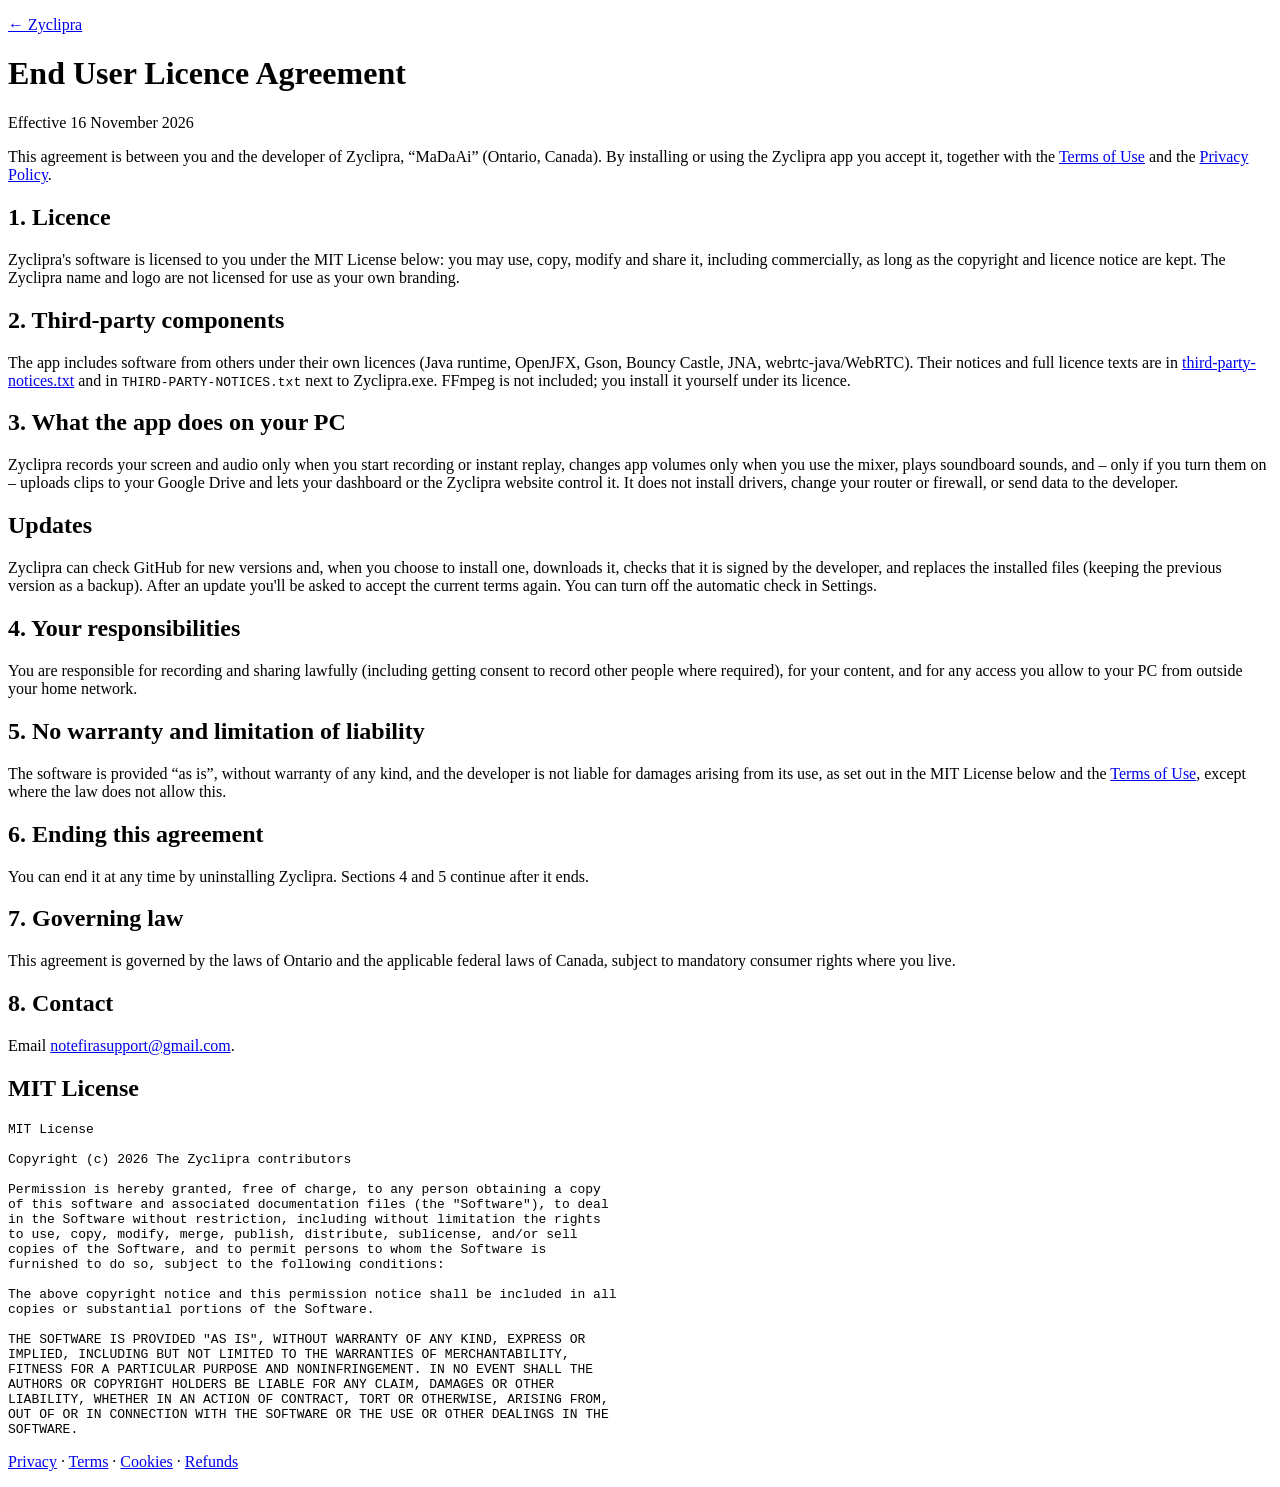
==== eula.html @ 93504a60 "Legal pages: in-app updates and terms acceptance (effective 16 November 2026)" ====
<!doctype html>
<html lang="en">
<head>
  <meta charset="utf-8">
  <meta name="viewport" content="width=device-width, initial-scale=1, viewport-fit=cover">
  <meta name="referrer" content="no-referrer">
  <meta http-equiv="Content-Security-Policy" content="default-src 'none'; style-src 'self'; img-src 'self'; base-uri 'none'; form-action 'none'">
  <title>End User Licence Agreement – Zyclipra</title>
  <link rel="icon" type="image/png" href="icon.png">
  <link rel="stylesheet" href="style.css?v=6">
  <link rel="stylesheet" href="site.css?v=6">
</head>
<body>
<main class="legal">
  <p><a href="./">← Zyclipra</a></p>
  <h1>End User Licence Agreement</h1>
  <p class="muted">Effective 16 November 2026</p>
  <p>This agreement is between you and the developer of Zyclipra, “MaDaAi” (Ontario, Canada). By installing or using the Zyclipra app you accept it, together with the
    <a href="terms.html">Terms of Use</a> and the <a href="privacy.html">Privacy Policy</a>.</p>

  <h2>1. Licence</h2>
  <p>Zyclipra's software is licensed to you under the MIT License below: you may use, copy, modify and share it, including commercially, as long as the copyright and
    licence notice are kept. The Zyclipra name and logo are not licensed for use as your own branding.</p>

  <h2>2. Third-party components</h2>
  <p>The app includes software from others under their own licences (Java runtime, OpenJFX, Gson, Bouncy Castle, JNA, webrtc-java/WebRTC). Their notices and full licence
    texts are in <a href="third-party-notices.txt">third-party-notices.txt</a> and in <code>THIRD-PARTY-NOTICES.txt</code> next to Zyclipra.exe. FFmpeg is not included;
    you install it yourself under its licence.</p>

  <h2>3. What the app does on your PC</h2>
  <p>Zyclipra records your screen and audio only when you start recording or instant replay, changes app volumes only when you use the mixer, plays soundboard sounds,
    and – only if you turn them on – uploads clips to your Google Drive and lets your dashboard or the Zyclipra website control it. It does not install drivers, change
    your router or firewall, or send data to the developer.</p>

  <h2>Updates</h2>
  <p>Zyclipra can check GitHub for new versions and, when you choose to install one, downloads it, checks that it is signed by the developer, and replaces the
    installed files (keeping the previous version as a backup). After an update you'll be asked to accept the current terms again. You can turn off the
    automatic check in Settings.</p>

  <h2>4. Your responsibilities</h2>
  <p>You are responsible for recording and sharing lawfully (including getting consent to record other people where required), for your content, and for any access you
    allow to your PC from outside your home network.</p>

  <h2>5. No warranty and limitation of liability</h2>
  <p>The software is provided “as is”, without warranty of any kind, and the developer is not liable for damages arising from its use, as set out in the MIT License below
    and the <a href="terms.html">Terms of Use</a>, except where the law does not allow this.</p>

  <h2>6. Ending this agreement</h2>
  <p>You can end it at any time by uninstalling Zyclipra. Sections 4 and 5 continue after it ends.</p>

  <h2>7. Governing law</h2>
  <p>This agreement is governed by the laws of Ontario and the applicable federal laws of Canada, subject to mandatory consumer rights where you live.</p>

  <h2>8. Contact</h2>
  <p>Email <a href="mailto:notefirasupport@gmail.com">notefirasupport@gmail.com</a>.</p>

  <h2>MIT License</h2>
  <pre class="licence">MIT License

Copyright (c) 2026 The Zyclipra contributors

Permission is hereby granted, free of charge, to any person obtaining a copy
of this software and associated documentation files (the "Software"), to deal
in the Software without restriction, including without limitation the rights
to use, copy, modify, merge, publish, distribute, sublicense, and/or sell
copies of the Software, and to permit persons to whom the Software is
furnished to do so, subject to the following conditions:

The above copyright notice and this permission notice shall be included in all
copies or substantial portions of the Software.

THE SOFTWARE IS PROVIDED "AS IS", WITHOUT WARRANTY OF ANY KIND, EXPRESS OR
IMPLIED, INCLUDING BUT NOT LIMITED TO THE WARRANTIES OF MERCHANTABILITY,
FITNESS FOR A PARTICULAR PURPOSE AND NONINFRINGEMENT. IN NO EVENT SHALL THE
AUTHORS OR COPYRIGHT HOLDERS BE LIABLE FOR ANY CLAIM, DAMAGES OR OTHER
LIABILITY, WHETHER IN AN ACTION OF CONTRACT, TORT OR OTHERWISE, ARISING FROM,
OUT OF OR IN CONNECTION WITH THE SOFTWARE OR THE USE OR OTHER DEALINGS IN THE
SOFTWARE.</pre>

  <p class="muted small"><a href="privacy.html">Privacy</a> · <a href="terms.html">Terms</a> · <a href="cookies.html">Cookies</a> · <a href="refunds.html">Refunds</a></p>
</main>
</body>
</html>
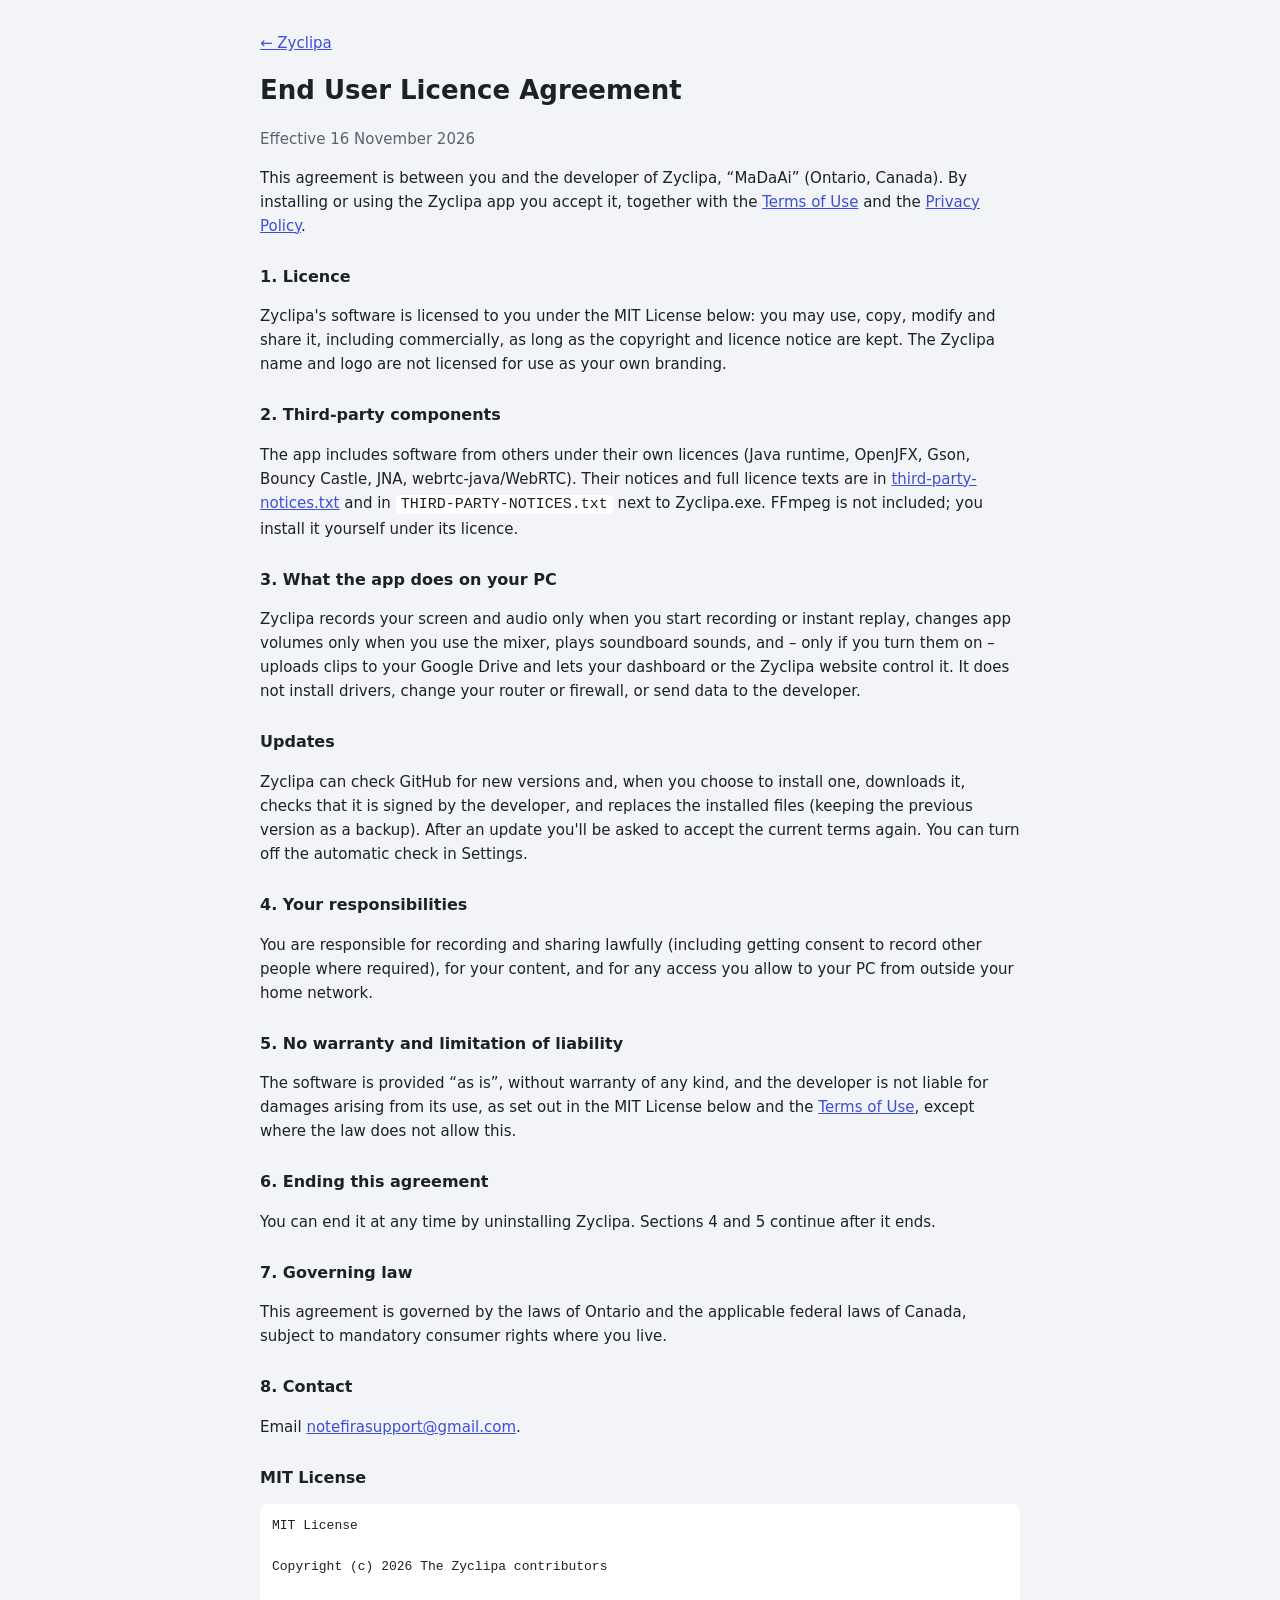
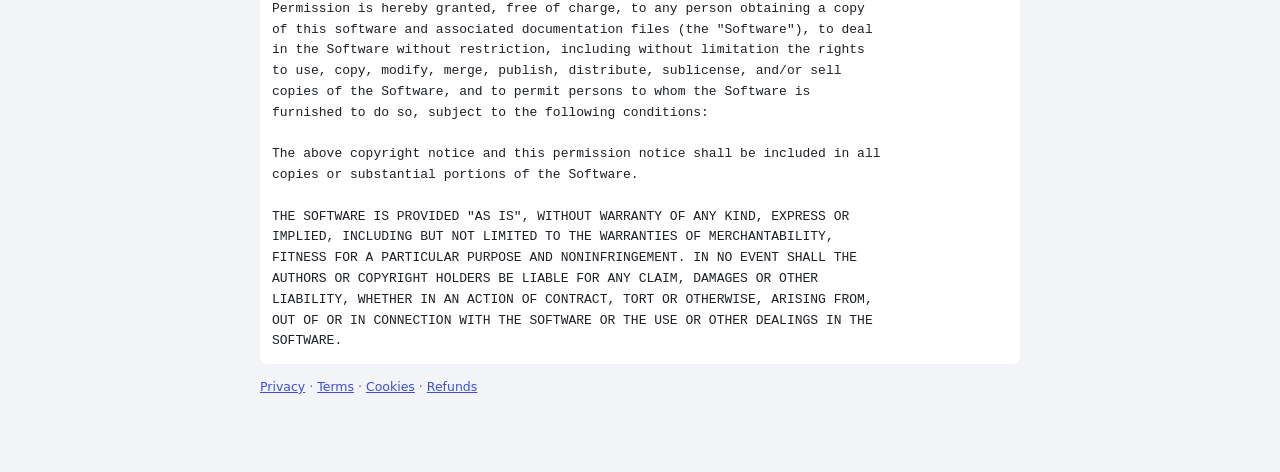
==== commit e0342517: "Zyclipa: rename, light mode, calmer design without emoji, appearance setting" ====
--- a/eula.html
+++ b/eula.html
@@ -5,35 +5,35 @@
   <meta name="viewport" content="width=device-width, initial-scale=1, viewport-fit=cover">
   <meta name="referrer" content="no-referrer">
   <meta http-equiv="Content-Security-Policy" content="default-src 'none'; style-src 'self'; img-src 'self'; base-uri 'none'; form-action 'none'">
-  <title>End User Licence Agreement – Zyclipra</title>
+  <title>End User Licence Agreement – Zyclipa</title>
   <link rel="icon" type="image/png" href="icon.png">
   <link rel="stylesheet" href="style.css?v=6">
   <link rel="stylesheet" href="site.css?v=6">
 </head>
 <body>
 <main class="legal">
-  <p><a href="./">← Zyclipra</a></p>
+  <p><a href="./">← Zyclipa</a></p>
   <h1>End User Licence Agreement</h1>
   <p class="muted">Effective 16 November 2026</p>
-  <p>This agreement is between you and the developer of Zyclipra, “MaDaAi” (Ontario, Canada). By installing or using the Zyclipra app you accept it, together with the
+  <p>This agreement is between you and the developer of Zyclipa, “MaDaAi” (Ontario, Canada). By installing or using the Zyclipa app you accept it, together with the
     <a href="terms.html">Terms of Use</a> and the <a href="privacy.html">Privacy Policy</a>.</p>
 
   <h2>1. Licence</h2>
-  <p>Zyclipra's software is licensed to you under the MIT License below: you may use, copy, modify and share it, including commercially, as long as the copyright and
-    licence notice are kept. The Zyclipra name and logo are not licensed for use as your own branding.</p>
+  <p>Zyclipa's software is licensed to you under the MIT License below: you may use, copy, modify and share it, including commercially, as long as the copyright and
+    licence notice are kept. The Zyclipa name and logo are not licensed for use as your own branding.</p>
 
   <h2>2. Third-party components</h2>
   <p>The app includes software from others under their own licences (Java runtime, OpenJFX, Gson, Bouncy Castle, JNA, webrtc-java/WebRTC). Their notices and full licence
-    texts are in <a href="third-party-notices.txt">third-party-notices.txt</a> and in <code>THIRD-PARTY-NOTICES.txt</code> next to Zyclipra.exe. FFmpeg is not included;
+    texts are in <a href="third-party-notices.txt">third-party-notices.txt</a> and in <code>THIRD-PARTY-NOTICES.txt</code> next to Zyclipa.exe. FFmpeg is not included;
     you install it yourself under its licence.</p>
 
   <h2>3. What the app does on your PC</h2>
-  <p>Zyclipra records your screen and audio only when you start recording or instant replay, changes app volumes only when you use the mixer, plays soundboard sounds,
-    and – only if you turn them on – uploads clips to your Google Drive and lets your dashboard or the Zyclipra website control it. It does not install drivers, change
+  <p>Zyclipa records your screen and audio only when you start recording or instant replay, changes app volumes only when you use the mixer, plays soundboard sounds,
+    and – only if you turn them on – uploads clips to your Google Drive and lets your dashboard or the Zyclipa website control it. It does not install drivers, change
     your router or firewall, or send data to the developer.</p>
 
   <h2>Updates</h2>
-  <p>Zyclipra can check GitHub for new versions and, when you choose to install one, downloads it, checks that it is signed by the developer, and replaces the
+  <p>Zyclipa can check GitHub for new versions and, when you choose to install one, downloads it, checks that it is signed by the developer, and replaces the
     installed files (keeping the previous version as a backup). After an update you'll be asked to accept the current terms again. You can turn off the
     automatic check in Settings.</p>
 
@@ -46,7 +46,7 @@
     and the <a href="terms.html">Terms of Use</a>, except where the law does not allow this.</p>
 
   <h2>6. Ending this agreement</h2>
-  <p>You can end it at any time by uninstalling Zyclipra. Sections 4 and 5 continue after it ends.</p>
+  <p>You can end it at any time by uninstalling Zyclipa. Sections 4 and 5 continue after it ends.</p>
 
   <h2>7. Governing law</h2>
   <p>This agreement is governed by the laws of Ontario and the applicable federal laws of Canada, subject to mandatory consumer rights where you live.</p>
@@ -57,7 +57,7 @@
   <h2>MIT License</h2>
   <pre class="licence">MIT License
 
-Copyright (c) 2026 The Zyclipra contributors
+Copyright (c) 2026 The Zyclipa contributors
 
 Permission is hereby granted, free of charge, to any person obtaining a copy
 of this software and associated documentation files (the "Software"), to deal
--- a/style.css
+++ b/style.css
@@ -0,0 +1,208 @@
+/* Zyclipa dashboard – same slate palette as the desktop app, built phone-first. */
+:root { color-scheme: dark; --accent: #5B6CF9; --bg: #1E2228; --card: #2B3039; --card2: #343A45; --well: #20242B; --line: #363C47; --text: #E6E8EC; --muted: #A8AFBA;
+        --danger: #F04452; --danger-text: #FF7580; --danger-strong: #C82434; --accent-strong: #4C5CE6; --ok: #2BD9A0; --warn: #F5A524; --amp: #F5A524;
+        --field-line: #4A505C; --switch-off: #4A505C; --knob: #E8EAF0; --track: #1B1F25; --thumb-bg: #14171C; --tick: #6A7180; --link: #9AA6FF;
+        --overlay: rgba(18, 20, 25, .85); --mute-bg: #4a1b22; --mute-text: #ffd5da; }
+/* Light theme: follows the device unless the person picked one in Settings (data-theme on <html>). */
+:root[data-theme="light"] { color-scheme: light; --bg: #F3F4F7; --card: #FFFFFF; --card2: #E9EBF0; --well: #F7F8FA; --line: #D8DCE3; --text: #1C2027; --muted: #5B6270;
+        --danger: #D02A38; --danger-text: #B3202D; --danger-strong: #C82434; --accent-strong: #4C5CE6; --ok: #0B7A56; --warn: #8A5A0B; --amp: #A84F00;
+        --field-line: #C3C8D1; --switch-off: #C3C8D1; --knob: #FFFFFF; --track: #DDE1E7; --thumb-bg: #E3E6EB; --tick: #9AA0AB; --link: #3D4FD6;
+        --overlay: rgba(255, 255, 255, .9); --mute-bg: #FBE3E6; --mute-text: #8E1B27; }
+@media (prefers-color-scheme: light) { :root:not([data-theme="dark"]) { color-scheme: light; --bg: #F3F4F7; --card: #FFFFFF; --card2: #E9EBF0; --well: #F7F8FA; --line: #D8DCE3; --text: #1C2027; --muted: #5B6270;
+        --danger: #D02A38; --danger-text: #B3202D; --danger-strong: #C82434; --accent-strong: #4C5CE6; --ok: #0B7A56; --warn: #8A5A0B; --amp: #A84F00;
+        --field-line: #C3C8D1; --switch-off: #C3C8D1; --knob: #FFFFFF; --track: #DDE1E7; --thumb-bg: #E3E6EB; --tick: #9AA0AB; --link: #3D4FD6;
+        --overlay: rgba(255, 255, 255, .9); --mute-bg: #FBE3E6; --mute-text: #8E1B27; } }
+* { box-sizing: border-box; }
+[hidden] { display: none !important; }
+html { -webkit-text-size-adjust: 100%; }
+body { margin: 0; background: var(--bg); color: var(--text); font: 15px/1.45 "Segoe UI", system-ui, -apple-system, sans-serif;
+       padding: 0 max(12px, env(safe-area-inset-right)) calc(24px + env(safe-area-inset-bottom)) max(12px, env(safe-area-inset-left)); overflow-x: hidden; }
+.grow { flex: 1; }
+.muted { color: var(--muted); }
+.small { font-size: 12.5px; }
+.center { text-align: center; }
+.caps { text-transform: uppercase; letter-spacing: .3px; }
+.error-text { color: var(--danger-text); }
+.ok-text { color: var(--ok); }
+.warn-text { color: var(--warn); }
+h2 { font-size: 16px; margin: 0 0 6px; }
+h3 { font-size: 14px; margin: 16px 0 6px; }
+
+/* header + navigation */
+.top { position: sticky; top: 0; z-index: 5; background: var(--bg); display: flex; flex-wrap: wrap; align-items: center; gap: 8px 10px;
+       padding: calc(10px + env(safe-area-inset-top)) 0 8px; border-bottom: 1px solid var(--line); margin-bottom: 12px; max-width: 1200px; margin-inline: auto; }
+.brand { font-weight: 700; font-size: 17px; }
+.conn { display: inline-flex; align-items: center; gap: 6px; font-size: 12.5px; color: var(--muted); background: var(--card); padding: 3px 9px; border-radius: 999px; }
+.conn-dot { width: 8px; height: 8px; border-radius: 50%; background: var(--muted); }
+.conn-online .conn-dot { background: var(--ok); }
+.conn-interrupted .conn-dot, .conn-signin .conn-dot { background: var(--danger); }
+.conn-connecting .conn-dot { background: var(--warn); }
+.tabs { display: flex; gap: 4px; width: 100%; }
+.tab { flex: 1; background: transparent; border: none; color: var(--muted); font-weight: 600; font-size: 14px; padding: 9px 4px; border-radius: 6px; min-height: 40px; }
+.tab.on { background: var(--accent-strong); color: #fff; }
+@media (min-width: 760px) { .tabs { max-width: 1200px; margin: -4px auto 12px; } .tab { flex: none; padding: 8px 14px; } }
+/* Phones: the sections become a bottom bar above the home indicator. */
+@media (max-width: 759px) {
+  .tabs { position: fixed; left: 0; right: 0; bottom: 0; top: auto; height: auto; align-items: center; z-index: 6; background: var(--bg); border-top: 1px solid var(--line);
+          padding: 6px max(8px, env(safe-area-inset-right)) calc(6px + env(safe-area-inset-bottom)) max(8px, env(safe-area-inset-left)); }
+  .tabs[hidden] { display: none; }
+  body:has(#nav:not([hidden])) { padding-bottom: calc(76px + env(safe-area-inset-bottom)); }
+  body:has(#nav:not([hidden])) .toast { bottom: calc(70px + env(safe-area-inset-bottom)); }
+}
+
+main.view, #login { max-width: 1200px; margin: 0 auto; }
+#login { margin-top: 30px; }
+.narrow { max-width: 420px !important; }
+.card { background: var(--card); border-radius: 8px; padding: 14px 16px; margin-bottom: 12px; }
+.row { display: flex; gap: 8px; align-items: center; }
+.row.wrap { flex-wrap: wrap; }
+.between { justify-content: space-between; }
+.stack { display: flex; flex-direction: column; gap: 10px; }
+
+button, .button { background: var(--card2); color: var(--text); border: 1px solid transparent; border-radius: 6px; padding: 9px 14px; font: inherit;
+                  cursor: pointer; text-decoration: none; display: inline-flex; align-items: center; justify-content: center; gap: 6px; min-height: 40px;
+                  touch-action: manipulation; -webkit-tap-highlight-color: transparent; }
+button:hover, .button:hover { filter: brightness(1.12); }
+button:disabled { opacity: .45; cursor: default; filter: none; }
+button:focus-visible, input:focus-visible, select:focus-visible, .button:focus-visible { outline: 2px solid var(--accent); outline-offset: 2px; }
+button.busy { opacity: .7; }
+.primary { background: var(--accent-strong); color: #fff; font-weight: 600; }
+.danger { background: var(--danger-strong); color: #fff; font-weight: 600; }
+.ghost { background: transparent; white-space: nowrap; }
+.big { min-height: 48px; font-size: 16px; }
+input, select { background: var(--well); color: var(--text); border: 1px solid var(--field-line); border-radius: 6px; padding: 9px 10px; font: inherit; min-height: 40px; max-width: 100%; }
+.field { display: flex; flex-direction: column; gap: 4px; font-size: 13px; color: var(--muted); }
+.field input, .field select { color: var(--text); }
+.field.inline { flex-direction: row; align-items: center; gap: 10px; margin-top: 10px; }
+.check { display: flex; gap: 10px; align-items: center; padding: 6px 0; min-height: 36px; }
+.check input { width: 20px; height: 20px; min-height: 0; accent-color: var(--accent); }
+details { margin: 10px 0; }
+summary { cursor: pointer; padding: 8px 0; font-weight: 600; }
+
+/* switch */
+.switch { position: relative; width: 52px; height: 30px; flex: none; }
+.switch input { position: absolute; inset: 0; opacity: 0; margin: 0; min-height: 0; width: 100%; height: 100%; cursor: pointer; }
+.switch span { position: absolute; inset: 0; background: var(--switch-off); border-radius: 999px; transition: background .15s; pointer-events: none; }
+.switch span::after { content: ""; position: absolute; left: 4px; top: 4px; width: 22px; height: 22px; border-radius: 50%; background: var(--knob); box-shadow: 0 1px 2px rgba(0,0,0,.25); transition: transform .15s; }
+.switch input:checked + span { background: var(--accent); }
+.switch input:checked + span::after { transform: translateX(22px); }
+
+/* dashboard */
+.clip-it { width: 100%; min-height: 112px; flex-direction: column; gap: 6px; border-radius: 12px; background: var(--accent-strong);
+           color: #fff; margin-bottom: 12px; border: 1px solid rgba(255, 255, 255, .08); }
+.clip-it-mark { width: 34px; height: 34px; display: block; }
+.clip-it.off { background: var(--card2); color: var(--text); box-shadow: none; }
+.clip-it-label { font-size: 22px; font-weight: 700; letter-spacing: .2px; display: inline-flex; align-items: center; gap: 10px; }
+.clip-it-sub { font-size: 13px; opacity: .9; }
+.action-row { display: grid; grid-template-columns: 1fr 1fr; gap: 12px; margin-bottom: 12px; }
+.action { flex-direction: column; min-height: 84px; font-size: 22px; border-radius: 12px; background: var(--card); border: 1px solid var(--line); }
+.ico { width: 22px; height: 22px; display: block; }
+.action span:not(.timer) { font-size: 14px; font-weight: 600; }
+.action.rec #rec-icon { color: var(--danger); font-size: 22px; }
+.action.rec.on { background: var(--danger-strong); color: #fff; }
+.action.rec.on #rec-icon { color: #fff; }
+.timer { font-size: 15px; font-variant-numeric: tabular-nums; font-weight: 700; }
+.recent { display: grid; grid-template-columns: repeat(2, 1fr); gap: 10px; }
+@media (min-width: 760px) { .recent { grid-template-columns: repeat(4, 1fr); } .clip-it { min-height: 140px; } }
+
+/* clips */
+.toolbar { display: flex; gap: 8px; flex-wrap: wrap; margin-bottom: 4px; }
+.toolbar input[type=search] { flex: 1 1 100%; }
+.toolbar select { flex: 1 1 0; min-width: 0; }
+@media (min-width: 760px) { .toolbar input[type=search] { flex: 1 1 220px; } .toolbar select { flex: 0 0 auto; } }
+.day { font-size: 13px; margin: 16px 0 8px; text-transform: uppercase; }
+.clip-grid { display: grid; grid-template-columns: repeat(auto-fill, minmax(min(100%, 260px), 1fr)); gap: 12px; }
+.clip-card { padding: 0; background: var(--card); border-radius: 8px; overflow: hidden; text-align: left; flex-direction: column; align-items: stretch; border: 2px solid transparent; min-height: 0; }
+.clip-card:focus-visible { border-color: var(--accent); outline: none; }
+.thumb { position: relative; aspect-ratio: 16 / 9; background: var(--thumb-bg); }
+.thumb img { width: 100%; height: 100%; object-fit: cover; display: block; }
+.thumb.no-thumb::after { content: ""; position: absolute; inset: 0; background: center / 34px no-repeat; opacity: .35; }
+.pill { position: absolute; top: 8px; right: 8px; background: var(--overlay); color: var(--text); border-radius: 999px; padding: 2px 9px; font-size: 12px; }
+.star { position: absolute; bottom: 6px; right: 8px; color: var(--warn); }
+.new { position: absolute; top: 8px; left: 8px; background: var(--ok); color: #10131A; border-radius: 4px; padding: 2px 7px; font-size: 11px; font-weight: 700; }
+.sync { position: absolute; bottom: 6px; left: 8px; background: var(--overlay); border-radius: 4px; padding: 1px 7px; font-size: 12px; }
+.sync-synced { color: var(--ok); } .sync-failed, .sync-unavailable { color: var(--danger); } .sync-queued, .sync-uploading { color: var(--warn); }
+.sync-text-synced, .sync-text-cloudOnly { color: var(--ok); } .sync-text-failed, .sync-text-unavailable { color: var(--danger-text); }
+.sync-text-queued, .sync-text-uploading { color: var(--warn); } .sync-text-local { color: var(--muted); }
+.clip-body { display: flex; flex-direction: column; gap: 1px; padding: 10px 12px 12px; }
+.clip-body .game { font-size: 11px; color: var(--muted); }
+.clip-body .title { font-size: 14px; overflow: hidden; text-overflow: ellipsis; white-space: nowrap; }
+.clip-body .meta { font-size: 11.5px; color: var(--muted); }
+.empty { padding: 30px 0; text-align: center; }
+
+/* soundboard */
+.sb-head h2 { margin: 0; }
+.chips { display: flex; gap: 6px; overflow-x: auto; padding: 2px 0 8px; scrollbar-width: none; }
+.chip { flex: none; background: var(--card); border-radius: 999px; padding: 6px 14px; min-height: 36px; font-size: 13.5px; }
+.chip.on { background: var(--accent-strong); color: #fff; }
+.pads { display: grid; grid-template-columns: repeat(2, 1fr); gap: 10px; margin-bottom: 12px; }
+@media (min-width: 560px) { .pads { grid-template-columns: repeat(3, 1fr); } }
+@media (min-width: 900px) { .pads { grid-template-columns: repeat(5, 1fr); } }
+.sound { --pad: var(--accent); position: relative; overflow: hidden; flex-direction: column; align-items: flex-start; justify-content: flex-end; gap: 2px;
+         min-height: 104px; padding: 12px; border-radius: 12px; text-align: left; background: var(--card);
+         border-left: 6px solid var(--pad); transition: transform .08s ease; }
+.sound.pressed { transform: scale(.96); }
+.sound.playing { background: color-mix(in srgb, var(--pad) 32%, var(--card)); }
+.sound.failed { box-shadow: inset 0 0 0 2px var(--danger); }
+.sound-icon { font-size: 22px; font-weight: 700; line-height: 1; margin-bottom: auto; }
+.sound-name { font-weight: 700; font-size: 15px; overflow: hidden; text-overflow: ellipsis; white-space: nowrap; max-width: 100%; }
+.sound-meta { font-size: 12px; color: var(--muted); }
+.sound-progress { position: absolute; left: 0; bottom: 0; height: 4px; width: 0; background: var(--pad); transition: width .25s linear; }
+.sound-stop { position: absolute; top: 8px; right: 8px; width: 36px; height: 36px; border-radius: 50%; background: var(--overlay); color: var(--text); display: none;
+              place-items: center; font-size: 14px; }
+.sound.playing .sound-stop { display: grid; }
+.pads.editing .sound { outline: 2px dashed var(--tick); outline-offset: -4px; }
+.pads.editing .sound-stop { display: none !important; }
+
+/* 0–300 % gain slider: ticks at 0/100/200/300, orange above 100 % */
+.gain { margin: 10px 0 4px; }
+.gain-top { display: flex; justify-content: space-between; align-items: baseline; }
+.gain-name { font-weight: 600; font-size: 14px; }
+.gain-pct { font-variant-numeric: tabular-nums; font-weight: 700; font-size: 18px; }
+.gain-pct.amp { color: var(--amp); }
+.gain input[type=range] { --fill: 33.33%; width: 100%; height: 36px; margin: 2px 0 0; padding: 0; border: none; background: transparent; -webkit-appearance: none; appearance: none; min-height: 0; }
+.gain input[type=range]::-webkit-slider-runnable-track { height: 8px; border-radius: 4px;
+  background: linear-gradient(to right, var(--accent) 0 min(var(--fill), 33.33%), var(--amp) 33.33% var(--fill), var(--track) var(--fill) 100%); }
+.gain input[type=range]::-moz-range-track { height: 8px; border-radius: 4px; background: var(--track); }
+.gain input[type=range]::-moz-range-progress { height: 8px; border-radius: 4px; background: var(--accent); }
+.gain input[type=range].amp::-moz-range-progress { background: var(--amp); }
+.gain input[type=range]::-webkit-slider-thumb { -webkit-appearance: none; width: 26px; height: 26px; margin-top: -9px; border-radius: 50%; background: #fff; border: 3px solid var(--accent); }
+.gain input[type=range].amp::-webkit-slider-thumb { border-color: var(--amp); }
+.gain input[type=range]::-moz-range-thumb { width: 22px; height: 22px; border-radius: 50%; background: #fff; border: 3px solid var(--accent); }
+.gain-marks { display: flex; justify-content: space-between; font-size: 11.5px; color: var(--muted); padding: 0 2px; }
+.gain-marks span { position: relative; }
+.gain-marks span::before { content: ""; position: absolute; left: 50%; top: -6px; width: 2px; height: 5px; background: var(--tick); }
+.gain-marks span:first-child::before { left: 0; }
+.gain-marks span:last-child::before { left: auto; right: 0; }
+
+/* lists */
+.q-row { display: flex; gap: 10px; align-items: center; padding: 9px 0; border-bottom: 1px solid var(--line); flex-wrap: wrap; }
+.q-row .grow { display: flex; flex-direction: column; min-width: 180px; }
+.q-row progress { width: 140px; accent-color: var(--accent); }
+.chan { display: grid; grid-template-columns: 90px 1fr auto; gap: 10px; align-items: center; padding: 6px 0; }
+.chan-name { font-weight: 600; }
+.chan input[type=range] { padding: 0; border: none; background: transparent; accent-color: var(--accent); min-height: 32px; }
+.mute.on { background: var(--mute-bg); border-color: var(--danger); color: var(--mute-text); }
+.avatar { border-radius: 50%; }
+
+/* dialogs */
+dialog { background: var(--card); color: var(--text); border: none; border-radius: 12px; padding: 16px; width: min(1000px, 96vw); max-height: 94vh; }
+dialog::backdrop { background: rgba(8, 10, 14, .78); }
+#sound-edit { width: min(520px, 96vw); }
+.player-head { display: flex; justify-content: space-between; align-items: flex-start; gap: 10px; }
+.player-head h2 { font-size: 17px; margin: 2px 0 10px; word-break: break-word; }
+.player-head p { margin: 0; }
+.player-media { background: #000; border-radius: 8px; overflow: hidden; display: grid; place-items: center; min-height: 180px; }
+.player-media video, .player-media img { width: 100%; max-height: 66vh; display: block; object-fit: contain; }
+
+a { color: var(--link); }
+.toast { position: fixed; left: 50%; transform: translateX(-50%); bottom: calc(18px + env(safe-area-inset-bottom)); max-width: calc(100vw - 24px);
+         background: var(--card2); border-radius: 8px; padding: 11px 16px; border: 1px solid var(--line); opacity: 0; transition: opacity .2s; pointer-events: none; z-index: 20; }
+.toast.show { opacity: 1; }
+.toast.error { border-left: 4px solid var(--danger); }
+
+/* drawn marks instead of emoji */
+.sound-stop::before { content: ""; width: 10px; height: 10px; border-radius: 2px; background: currentColor; }
+.sound-icon:empty { display: none; }
+.thumb.no-thumb::after { background-image: url("data:image/svg+xml,%3Csvg xmlns='http://www.w3.org/2000/svg' viewBox='0 0 24 24' fill='none' stroke='%23888' stroke-width='1.6' stroke-linejoin='round'%3E%3Crect x='3.5' y='5' width='17' height='14' rx='2'/%3E%3Cpath d='M10 9.5l5 2.5-5 2.5z' fill='%23888'/%3E%3C/svg%3E"); }
+.player-head .ghost .ico { width: 20px; height: 20px; }
--- a/site.css
+++ b/site.css
@@ -0,0 +1,26 @@
+/* Additions for the hosted website; everything else comes from the PC dashboard's style.css. */
+#signin { width: 100%; margin-top: 8px; }
+.help-list { margin: 4px 0 10px; padding-left: 20px; line-height: 1.5; }
+.mono { font-family: ui-monospace, Consolas, monospace; word-break: break-all; }
+#controls { display: flex; flex-direction: column; gap: 14px; }
+#home-view { display: flex; flex-direction: column; gap: 14px; }
+#home-view[hidden], #controls[hidden] { display: none; }
+.clip-grid { display: grid; grid-template-columns: repeat(auto-fill, minmax(150px, 1fr)); gap: 10px; }
+.clip-card { display: flex; flex-direction: column; padding: 0; overflow: hidden; text-align: left; }
+.clip-card .thumb { aspect-ratio: 16 / 9; background: var(--thumb-bg); display: grid; place-items: center; font-size: 28px; }
+.clip-card .thumb img { width: 100%; height: 100%; object-fit: cover; }
+.clip-card .clip-body { padding: 8px 10px; }
+.pc-row { display: flex; justify-content: space-between; gap: 10px; padding: 8px 0; border-bottom: 1px solid var(--line); }
+#more { width: 100%; margin-top: 12px; }
+
+/* Legal pages and footer */
+
+.site-foot { max-width: 1200px; margin: 24px auto 8px; text-align: center; line-height: 1.8; }
+.legal { max-width: 760px; margin: 0 auto; padding: calc(16px + env(safe-area-inset-top)) 0 40px; line-height: 1.6; }
+.legal h1 { font-size: 26px; margin: 8px 0 2px; }
+.legal h2 { margin-top: 26px; }
+.legal li { margin: 6px 0; }
+.legal code { background: var(--card); padding: 1px 5px; border-radius: 4px; }
+.legal-table { width: 100%; border-collapse: collapse; font-size: 14px; }
+.legal-table th, .legal-table td { text-align: left; vertical-align: top; padding: 8px; border-bottom: 1px solid var(--line); }
+.licence { white-space: pre-wrap; background: var(--card); padding: 12px; border-radius: 8px; font-size: 13px; }
